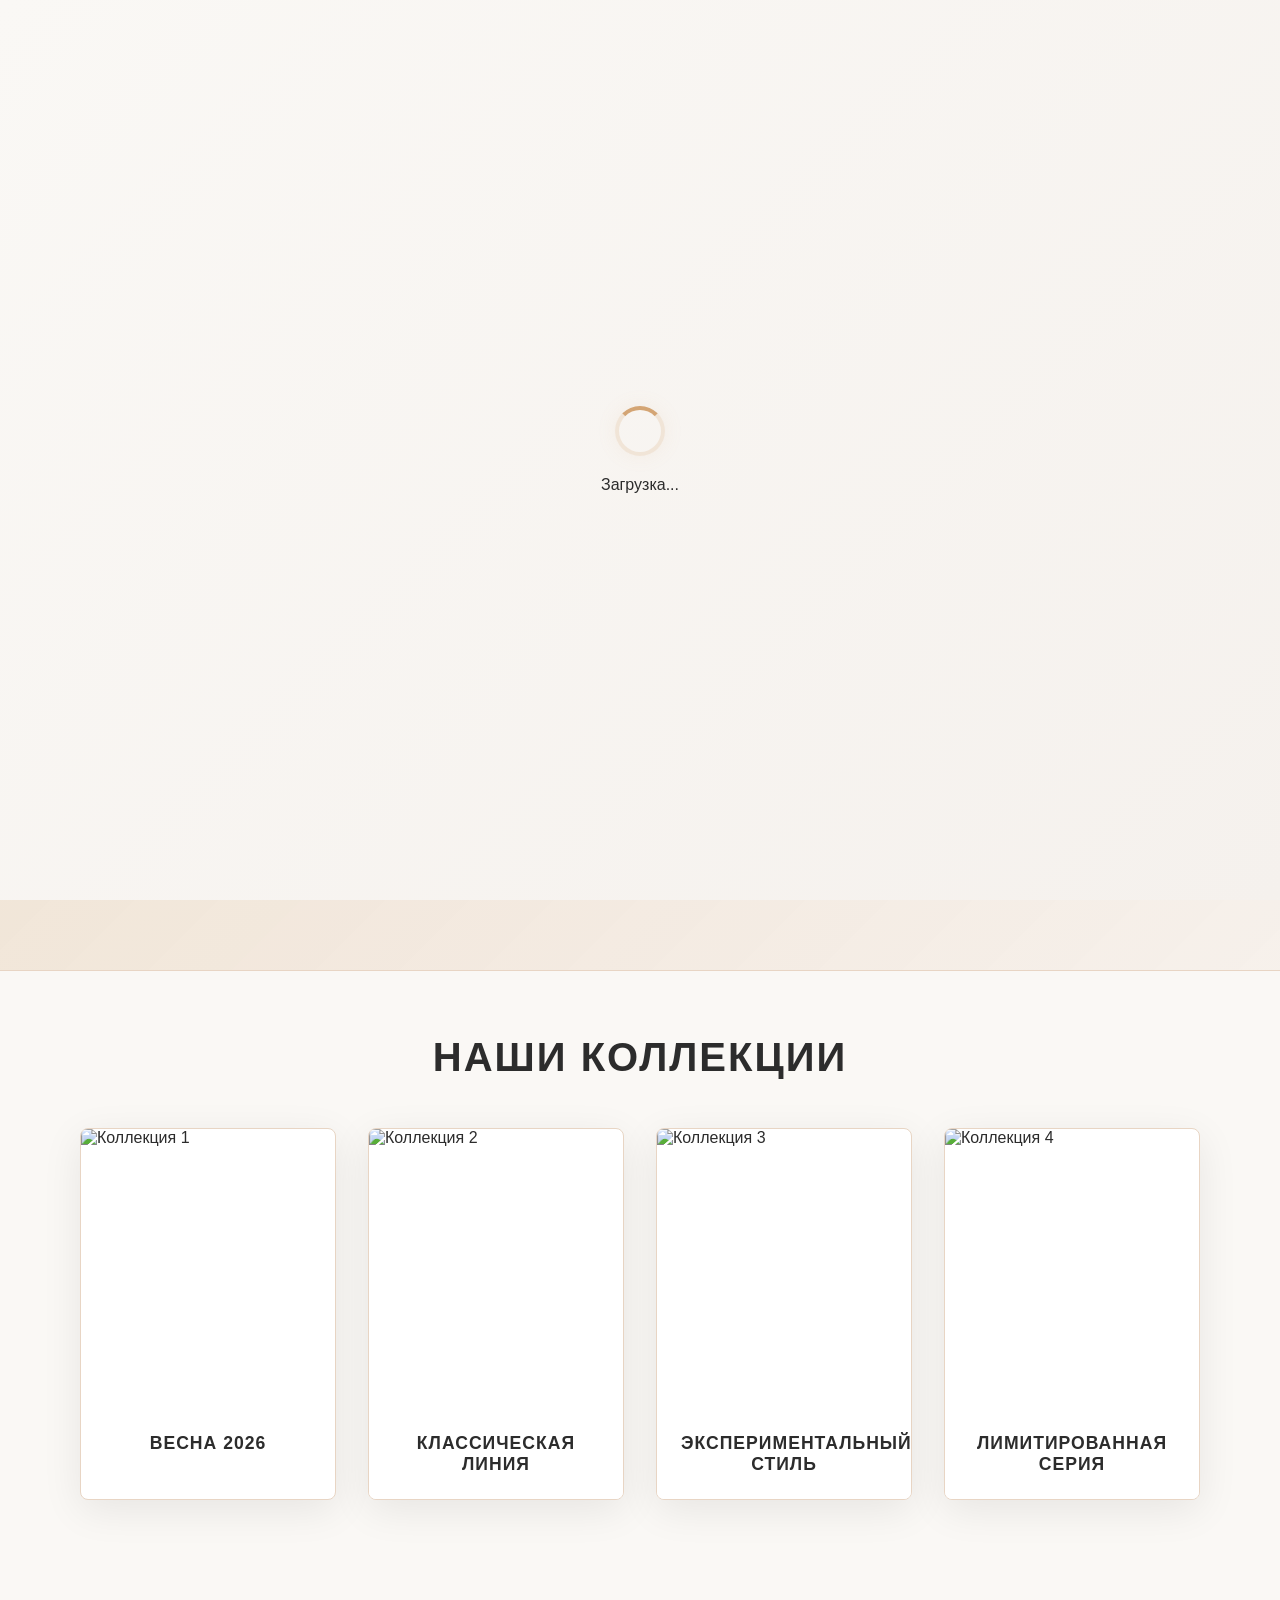
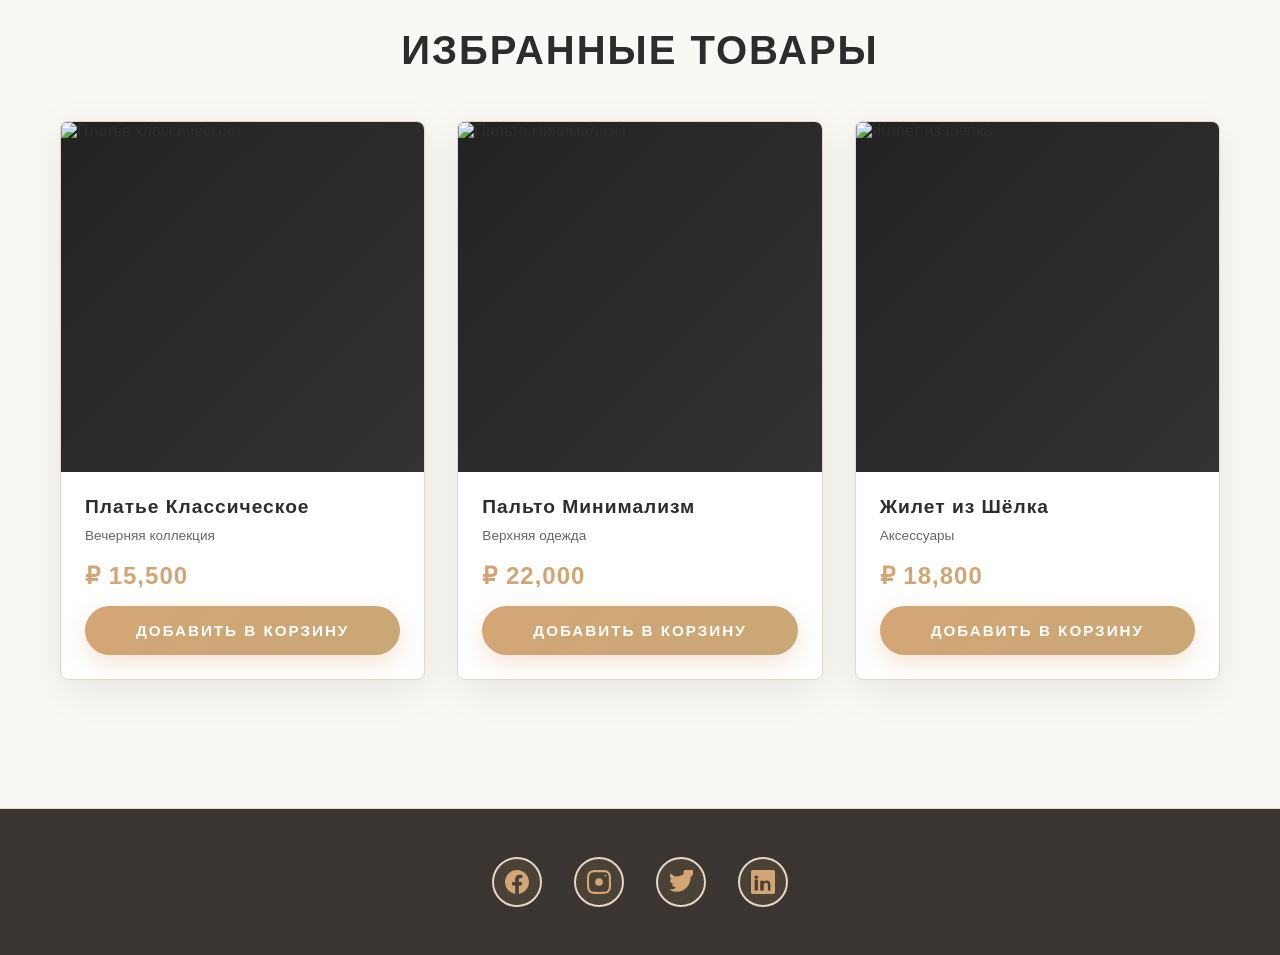
==== index.html @ 21b68d34 "Add files via upload" ====
<!DOCTYPE html>
<html lang="ru">
<head>
    <meta charset="UTF-8">
    <meta name="viewport" content="width=device-width, initial-scale=1.0">
    <title>Maison Margiela - Luxury Fashion</title>
    <link rel="stylesheet" href="style.css">
</head>
<body>
    <!-- Loading Placeholder -->
    <div id="loadingScreen" class="loading-screen">
        <div class="spinner"></div>
        <p>Загрузка...</p>
    </div>

    <!-- Header Navigation -->
    <header id="header" class="header">
        <div class="container">
            <div class="logo">
                <h1>Maison Margiela</h1>
            </div>
            <nav class="nav">
                <a href="index.html" class="nav-link active">Главная</a>
                <a href="login.html" class="nav-link">Вход</a>
                <a href="registr.html" class="nav-link">Регистрация</a>
                <div class="cart-badge" id="cartCounter" title="Товаров в корзине">0</div>
                <button class="btn-user" id="userBtn" title="Профиль (Горячая клавиша: U)">👤</button>
                <button class="btn-help" id="helpBtn" title="Справка (Горячая клавиша: H)">?</button>
            </nav>
        </div>
    </header>

    <!-- Canvas for Three.js 3D Element -->
    <canvas id="canvas3d"></canvas>

    <!-- Hero Section with Video Background -->
    <section class="hero">
        <video class="hero-video" autoplay muted loop playsinline>
            <source src="https://media.istockphoto.com/id/1307120901/de/video/a-back-view-shooting-von-einer-br%C3%BCnette-frau-k%C3%A4ufer-in-einem-bekleidungsgesch%C3%A4ft-stehen-vor.mp4?s=mp4-640x640-is&k=20&c=zvx0txghagvUm3ZrYgJmNh-tTQe4r8-seQSfsYGNcas=" type="video/mp4">
        </video>
        <div class="hero-content">
            <h2 class="hero-title">КОЛЛЕКЦИЯ 2026</h2>
            <p class="hero-subtitle">Мастерство и инновация в каждом изделии</p>
            <button class="btn-primary" onclick="document.querySelector('.catalog-section').scrollIntoView({behavior: 'smooth'})">Просмотреть Коллекцию</button>
        </div>
    </section>

    <!-- Photo Catalog Section -->
    <section class="catalog-section">
        <div class="container">
            <h2>Наши коллекции</h2>
            <div class="catalog-grid">
                <div class="catalog-item">
                    <a href="https://images.unsplash.com/photo-1558618666-fcd25c85cd64?w=800" target="_blank">
                        <img src="3.png" alt="Коллекция 1" class="catalog-image">
                        <h3>Весна 2026</h3>
                    </a>
                </div>
                <div class="catalog-item">
                    <a href="https://images.unsplash.com/photo-1509631179647-0177331693ae?w=800" target="_blank">
                        <img src="1.png" alt="Коллекция 2" class="catalog-image">
                        <h3>Классическая линия</h3>
                    </a>
                </div>
                <div class="catalog-item">
                    <a href="https://images.unsplash.com/photo-1595531221283-2f4e8bcc5d56?w=800" target="_blank">
                        <img src="2.png" alt="Коллекция 3" class="catalog-image">
                        <h3>Экспериментальный стиль</h3>
                    </a>
                </div>
                <div class="catalog-item">
                    <a href="https://images.unsplash.com/photo-1558769567-643eeacf87d0?w=800" target="_blank">
                        <img src="4.png" alt="Коллекция 4" class="catalog-image">
                        <h3>Лимитированная серия</h3>
                    </a>
                </div>
            </div>
        </div>
    </section>

    <!-- Products Section -->
    <section class="products-section">
        <div class="container">
            <h2>Избранные Товары</h2>
            <div class="products-grid">
                <div class="product-card">
                    <div class="product-image">
                        <img src="5.png" alt="Платье классическое">
                    </div>
                    <div class="product-info">
                        <h3 class="product-name">Платье Классическое</h3>
                        <p class="product-type">Вечерняя коллекция</p>
                        <p class="product-price">₽ 15,500</p>
                        <button class="btn-primary btn-add-cart" onclick="добавить_товар_в_корзину(1, 'Платье Классическое', 15500)">Добавить в корзину</button>
                    </div>
                </div>

                <div class="product-card">
                    <div class="product-image">
                        <img src="6.png" alt="Пальто минимализм">
                    </div>
                    <div class="product-info">
                        <h3 class="product-name">Пальто Минимализм</h3>
                        <p class="product-type">Верхняя одежда</p>
                        <p class="product-price">₽ 22,000</p>
                        <button class="btn-primary btn-add-cart" onclick="добавить_товар_в_корзину(2, 'Пальто Минимализм', 22000)">Добавить в корзину</button>
                    </div>
                </div>

                <div class="product-card">
                    <div class="product-image">
                        <img src="7.png" alt="Жилет из шелка">
                    </div>
                    <div class="product-info">
                        <h3 class="product-name">Жилет из Шёлка</h3>
                        <p class="product-type">Аксессуары</p>
                        <p class="product-price">₽ 18,800</p>
                        <button class="btn-primary btn-add-cart" onclick="добавить_товар_в_корзину(3, 'Жилет из Шёлка', 18800)">Добавить в корзину</button>
                    </div>
                </div>
            </div>
        </div>
    </section>

    <!-- Cart Modal -->
    <div id="cartModal" class="modal">
        <div class="modal-content">
            <span class="close" onclick="закрыть_модаль()">&times;</span>
            <h3>Моя Корзина</h3>
            <div id="cartItems" class="cart-items">
                <!-- Items will be displayed here -->
            </div>
            <div class="cart-total">
                <p>Итого товаров: <strong id="cartTotal">0</strong></p>
            </div>
        </div>
    </div>

    <!-- Scroll Indicator -->
    <div class="scroll-indicator" id="scrollIndicator"></div>

    <!-- Shortcuts Help Modal -->
    <div id="helpModal" class="modal">
        <div class="modal-content">
            <span class="close" onclick="закрыть_справку()">&times;</span>
            <h3 class="help-modal-title">Горячие Клавиши</h3>
            <div class="shortcuts-list">
                <div class="shortcut-item">
                    <kbd>U</kbd>
                    <span>Показать профиль пользователя</span>
                </div>
                <div class="shortcut-item">
                    <kbd>S</kbd>
                    <span>Прокрутить к товарам</span>
                </div>
                <div class="shortcut-item">
                    <kbd>H</kbd>
                    <span>Открыть эту справку</span>
                </div>
                <div class="shortcut-item">
                    <kbd>C</kbd>
                    <span>Показать корзину товаров</span>
                </div>
                <div class="shortcut-item">
                    <kbd>ESC</kbd>
                    <span>Закрыть модальные окна</span>
                </div>
            </div>
        </div>
    </div>

    </div>

    <footer class="footer">
        <div class="footer-content">
            <div class="social-links">
                <a href="https://facebook.com" target="_blank" title="Facebook">
                    <svg xmlns="http://www.w3.org/2000/svg" width="24" height="24" viewBox="0 0 24 24" fill="currentColor">
                        <path d="M24 12.073c0-6.627-5.373-12-12-12s-12 5.373-12 12c0 5.99 4.388 10.954 10.125 11.854v-8.385H7.078v-3.47h3.047V9.43c0-3.007 1.792-4.669 4.533-4.669 1.312 0 2.686.235 2.686.235v2.953H15.83c-1.491 0-1.956.925-1.956 1.874v2.25h3.328l-.532 3.47h-2.796v8.385C19.612 23.027 24 18.062 24 12.073z"/>
                    </svg>
                </a>
                <a href="https://instagram.com" target="_blank" title="Instagram">
                    <svg xmlns="http://www.w3.org/2000/svg" width="24" height="24" viewBox="0 0 24 24" fill="currentColor">
                        <path d="M12 0C8.74 0 8.333.015 7.053.072 5.775.132 4.905.333 4.117.63c-.794.297-1.473.702-2.146 1.375-.673.673-1.078 1.35-1.375 2.146-.297.788-.5 1.658-.56 2.948C.015 8.333 0 8.74 0 12s.015 3.667.072 4.947c.06 1.29.263 2.157.56 2.948.297.795.702 1.473 1.375 2.146.673.673 1.35 1.078 2.146 1.375.788.297 1.658.5 2.948.56C8.333 23.985 8.74 24 12 24s3.667-.015 4.947-.072c1.29-.06 2.157-.263 2.948-.56.795-.297 1.473-.702 2.146-1.375.673-.673 1.078-1.35 1.375-2.146.297-.788.5-1.658.56-2.948.058-1.28.072-1.687.072-4.947s-.015-3.667-.072-4.947c-.06-1.29-.263-2.157-.56-2.948-.297-.795-.702-1.473-1.375-2.146-.673-.673-1.35-1.078-2.146-1.375-.788-.297-1.658-.5-2.948-.56C15.667.015 15.26 0 12 0zm0 2.16c3.203 0 3.585.009 4.849.07 1.171.06 1.805.262 2.227.436.562.217.96.477 1.382.896.419.42.679.819.896 1.381.174.422.376 1.056.436 2.227.061 1.264.07 1.646.07 4.849s-.009 3.585-.07 4.849c-.06 1.171-.262 1.805-.436 2.227-.217.562-.477.96-.896 1.382-.42.419-.819.679-1.381.896-.422.174-1.056.376-2.227.436-1.264.061-1.646.07-4.849.07s-3.585-.009-4.849-.07c-1.171-.06-1.805-.262-2.227-.436-.562-.217-.96-.477-1.382-.896-.419-.42-.679-.819-.896-1.381-.174-.422-.376-1.056-.436-2.227-.061-1.264-.07-1.646-.07-4.849s.009-3.585.07-4.849c.06-1.171.262-1.805.436-2.227.217-.562.477-.96.896-1.382.42-.419.819-.679 1.381-.896.422-.174 1.056-.376 2.227-.436 1.264-.061 1.646-.07 4.849-.07z"/>
                        <circle cx="12" cy="12" r="3.846"/>
                        <circle cx="18.406" cy="5.594" r=".9"/>
                    </svg>
                </a>
                <a href="https://twitter.com" target="_blank" title="Twitter">
                    <svg xmlns="http://www.w3.org/2000/svg" width="24" height="24" viewBox="0 0 24 24" fill="currentColor">
                        <path d="M23.953 4.57a10 10 0 002.856-3.915 9.958 9.958 0 01-2.825.775 4.958 4.958 0 002.163-2.723c-.951.555-2.005.959-3.127 1.184a4.92 4.92 0 00-8.384 4.482C7.69 8.095 4.067 6.13 1.64 3.162a4.822 4.822 0 00-.666 2.475c0 1.71.87 3.213 2.188 4.096a4.904 4.904 0 01-2.228-.616v.06a4.923 4.923 0 003.946 4.827 4.996 4.996 0 01-2.212.085 4.936 4.936 0 004.604 3.417 9.867 9.867 0 01-6.102 2.105c-.39 0-.779-.023-1.17-.067a13.995 13.995 0 007.557 2.209c9.053 0 13.998-7.496 13.998-13.985 0-.21 0-.42-.015-.63A9.935 9.935 0 0024 4.59z"/>
                    </svg>
                </a>
                <a href="https://linkedin.com" target="_blank" title="LinkedIn">
                    <svg xmlns="http://www.w3.org/2000/svg" width="24" height="24" viewBox="0 0 24 24" fill="currentColor">
                        <path d="M20.447 20.452h-3.554v-5.569c0-1.328-.475-2.236-1.986-2.236-1.081 0-1.722.722-2.004 1.418-.103.249-.129.597-.129.946v5.441h-3.554s.05-8.81 0-9.728h3.554v1.375c.427-.659 1.191-1.597 2.897-1.597 2.117 0 3.704 1.385 3.704 4.362v5.588zM5.337 8.855c-1.144 0-1.915-.762-1.915-1.715 0-.953.77-1.715 1.958-1.715 1.188 0 1.915.762 1.915 1.715 0 .953-.727 1.715-1.958 1.715zm1.614 11.597H3.615V9.579h3.336v10.873zM22.225 0H1.771C.792 0 0 .774 0 1.729v20.542C0 23.227.792 24 1.771 24h20.451C23.2 24 24 23.227 24 22.271V1.729C24 .774 23.2 0 22.225 0z"/>
                    </svg>
                </a>
            </div>
        </div>
    </footer>

    <script src="https://cdnjs.cloudflare.com/ajax/libs/three.js/r128/three.min.js"></script>
    <script src="script.js"></script>
</body>
</html>
---- style.css ----
/* ===== CSS Variables ===== */
:root {
    --primary-color: #ffffff;
    --secondary-color: #d4a574;
    --accent-color: #e8d5c4;
    --text-color: #2c2c2c;
    --text-light: #666666;
    --bg-color: #faf8f5;
    --card-bg: #ffffff;
    --border-color: #e8d5c4;
    --shadow: 0 10px 40px rgba(0, 0, 0, 0.08);
    --shadow-hover: 0 20px 60px rgba(0, 0, 0, 0.12);
    --transition: all 0.3s ease;
}

body.dark-theme {
    --primary-color: #1a1a1a;
    --secondary-color: #c9a876;
    --accent-color: #e8d5c4;
    --text-color: #f5f5f5;
    --text-light: #b0b0b0;
    --bg-color: #0f0f0f;
    --card-bg: #1a1a1a;
    --border-color: #333;
}

body.light-theme {
    --primary-color: #ffffff;
    --secondary-color: #d4a574;
    --accent-color: #e8d5c4;
    --text-color: #2c2c2c;
    --text-light: #666666;
    --bg-color: #faf8f5;
    --card-bg: #ffffff;
    --border-color: #e8d5c4;
}

/* ===== Global Styles ===== */
* {
    margin: 0;
    padding: 0;
    box-sizing: border-box;
}

html {
    scroll-behavior: smooth;
}

body {
    font-family: 'Helvetica Neue', Arial, sans-serif;
    background-color: var(--bg-color);
    color: var(--text-color);
    transition: var(--transition);
    position: relative;
    overflow-x: hidden;
}

.container {
    max-width: 1200px;
    margin: 0 auto;
    padding: 0 20px;
}

/* ===== Loading Screen ===== */
.loading-screen {
    position: fixed;
    top: 0;
    left: 0;
    width: 100%;
    height: 100%;
    background: linear-gradient(135deg, #faf8f5 0%, #f5f1ed 100%);
    display: flex;
    flex-direction: column;
    justify-content: center;
    align-items: center;
    z-index: 9999;
    opacity: 1;
    transition: opacity 0.5s ease;
}

.loading-screen.hidden {
    opacity: 0;
    pointer-events: none;
}

.spinner {
    border: 4px solid rgba(212, 165, 116, 0.2);
    border-top: 4px solid var(--secondary-color);
    border-radius: 50%;
    width: 50px;
    height: 50px;
    animation: spin 1s linear infinite;
    margin-bottom: 20px;
    box-shadow: 0 0 20px rgba(212, 165, 116, 0.1);
}

@keyframes spin {
    0% { transform: rotate(0deg); }
    100% { transform: rotate(360deg); }
}

/* ===== Header ===== */
.header {
    position: fixed;
    top: 0;
    width: 100%;
    background: rgba(50, 45, 40, 0.96);
    backdrop-filter: blur(10px);
    border-bottom: 1px solid var(--border-color);
    z-index: 1000;
    padding: 1.2rem 0;
    transition: var(--transition);
    box-shadow: 0 2px 20px rgba(212, 165, 116, 0.1);
}

.header .container {
    display: flex;
    justify-content: space-between;
    align-items: center;
}

.logo h1 {
    font-size: 2rem;
    letter-spacing: 3px;
    color: var(--text-color);
    font-weight: 700;
    text-transform: uppercase;
}

.tagline {
    font-size: 0.65rem;
    letter-spacing: 2px;
    color: var(--secondary-color);
    margin-top: 0.3rem;
    text-transform: uppercase;
    font-weight: 600;
}

.nav {
    display: flex;
    gap: 2rem;
    align-items: center;
}

.nav-link {
    color: var(--text-color);
    text-decoration: none;
    font-size: 0.9rem;
    letter-spacing: 1px;
    transition: var(--transition);
    position: relative;
}

.nav-link:hover,
.nav-link.active {
    color: var(--secondary-color);
}

.nav-link::after {
    content: '';
    position: absolute;
    bottom: -5px;
    left: 0;
    width: 0;
    height: 2px;
    background: var(--secondary-color);
    transition: var(--transition);
}

.nav-link:hover::after,
.nav-link.active::after {
    width: 100%;
}

.btn-user,
.theme-toggle {
    background: none;
    border: 2px solid var(--border-color);
    color: var(--text-color);
    width: 40px;
    height: 40px;
    border-radius: 50%;
    cursor: pointer;
    font-size: 1.2rem;
    transition: var(--transition);
    display: flex;
    align-items: center;
    justify-content: center;
}

.btn-user:hover,
.theme-toggle:hover {
    border-color: var(--secondary-color);
    background: rgba(212, 165, 116, 0.1);
    transform: scale(1.1);
    box-shadow: 0 4px 12px rgba(212, 165, 116, 0.15);
}
.btn-help {
    background: rgba(212, 165, 116, 0.08);
    border: 2px solid var(--border-color);
    color: var(--text-color);
    width: 40px;
    height: 40px;
    border-radius: 50%;
    cursor: pointer;
    font-size: 1.1rem;
    transition: var(--transition);
    display: flex;
    align-items: center;
    justify-content: center;
    font-weight: 700;
}

.btn-help:hover {
    border-color: var(--secondary-color);
    background: rgba(212, 165, 116, 0.15);
    transform: scale(1.1);
    box-shadow: 0 8px 20px rgba(212, 165, 116, 0.2);
}

.cart-badge {
    background: linear-gradient(135deg, var(--secondary-color), #c9a876);
    color: #ffffff;
    width: 40px;
    height: 40px;
    border-radius: 50%;
    display: flex;
    align-items: center;
    justify-content: center;
    font-weight: 700;
    font-size: 0.9rem;
    cursor: pointer;
    transition: var(--transition);
    box-shadow: 0 5px 15px rgba(212, 165, 116, 0.25);
}

.cart-badge:hover {
    transform: scale(1.15);
    box-shadow: 0 10px 25px rgba(212, 165, 116, 0.3);
}
/* ===== 3D Canvas ===== */
#canvas3d {
    position: fixed;
    top: 0;
    left: 0;
    width: 100%;
    height: 100vh;
    z-index: 1;
    pointer-events: none;
}

/* ===== Hero Section ===== */
.hero {
    position: relative;
    height: 100vh;
    display: flex;
    align-items: center;
    justify-content: center;
    overflow: hidden;
    margin-top: 70px;
    z-index: 10;
}

.hero-video {
    position: absolute;
    top: 0;
    left: 0;
    width: 100%;
    height: 100%;
    object-fit: cover;
    z-index: 1;
}

.hero::before {
    content: '';
    position: absolute;
    top: 0;
    left: 0;
    width: 100%;
    height: 100%;
    background: linear-gradient(135deg, rgba(212, 165, 116, 0.3), rgba(232, 213, 196, 0.2));
    z-index: 2;
}

.hero-content {
    position: relative;
    z-index: 3;
    text-align: center;
    animation: fadeInUp 1s ease-out;
}

.hero-title {
    font-size: 4rem;
    letter-spacing: 3px;
    margin-bottom: 1rem;
    font-weight: 700;
    text-transform: uppercase;
}

.hero-subtitle {
    font-size: 1.3rem;
    letter-spacing: 1px;
    margin-bottom: 2rem;
    color: rgba(255, 255, 255, 0.8);
}

/* ===== Products Section ===== */
.products-section {
    padding: 4rem 0;
    position: relative;
    z-index: 10;
    background: var(--bg-color);
}

.products-section h2 {
    text-align: center;
    font-size: 2.5rem;
    letter-spacing: 2px;
    margin-bottom: 3rem;
    text-transform: uppercase;
}

.products-grid {
    display: grid;
    grid-template-columns: repeat(auto-fit, minmax(280px, 1fr));
    gap: 2rem;
}

.grid {
    display: grid;
    grid-template-columns: repeat(auto-fill, minmax(280px, 1fr));
    gap: 2rem;
}

.product-card {
    background: var(--card-bg);
    border: 1px solid var(--border-color);
    overflow: hidden;
    cursor: pointer;
    transition: var(--transition);
    position: relative;
    animation: slideIn 0.8s ease-out;
    border-radius: 8px;
    box-shadow: var(--shadow);
}

.product-card:hover {
    border-color: var(--secondary-color);
    transform: translateY(-12px);
    box-shadow: var(--shadow-hover);
}

.product-image {
    width: 100%;
    height: 350px;
    background: linear-gradient(135deg, #222, #333);
    display: flex;
    align-items: center;
    justify-content: center;
    overflow: hidden;
    position: relative;
}

.product-image img {
    width: 100%;
    height: 100%;
    object-fit: cover;
    transition: var(--transition);
}

.product-card:hover .product-image img {
    transform: scale(1.1);
}

.product-info {
    padding: 1.5rem;
}

.product-name {
    font-size: 1.2rem;
    letter-spacing: 1px;
    margin-bottom: 0.5rem;
    color: var(--text-color);
}

.product-description {
    font-size: 0.85rem;
    color: rgba(255, 255, 255, 0.7);
    margin-bottom: 1rem;
    line-height: 1.5;
}

.product-type {
    font-size: 0.85rem;
    color: var(--text-light);
    margin-bottom: 1rem;
    line-height: 1.5;
}

.product-price {
    font-size: 1.5rem;
    color: var(--secondary-color);
    font-weight: 700;
    letter-spacing: 1px;
    margin-bottom: 1rem;
}

.btn-add-cart {
    width: 100%;
    padding: 0.8rem 1rem;
    font-size: 0.9rem;
}

.lazy-image {
    background: linear-gradient(135deg, #222, #333);
}

/* ===== Modal ===== */
.modal {
    display: none;
    position: fixed;
    z-index: 2000;
    left: 0;
    top: 0;
    width: 100%;
    height: 100%;
    background: rgba(0, 0, 0, 0.8);
    backdrop-filter: blur(5px);
    animation: fadeIn 0.3s ease;
}

.modal.show {
    display: flex;
    align-items: center;
    justify-content: center;
}

.modal-content {
    background: var(--card-bg);
    padding: 2rem;
    border-radius: 10px;
    width: 90%;
    max-width: 800px;
    max-height: 90vh;
    overflow-y: auto;
    position: relative;
    border: 1px solid var(--border-color);
    animation: slideInModal 0.3s ease;
}

.close {
    position: absolute;
    right: 1.5rem;
    top: 1.5rem;
    font-size: 2rem;
    cursor: pointer;
    color: var(--text-color);
    transition: var(--transition);
    z-index: 10;
}

.close:hover {
    color: var(--secondary-color);
}

.modal-body {
    display: grid;
    grid-template-columns: 1fr 1fr;
    gap: 2rem;
    align-items: start;
}

.modal-image {
    width: 100%;
    height: 400px;
    object-fit: cover;
    border-radius: 5px;
}

.modal-info h3 {
    font-size: 2rem;
    letter-spacing: 1px;
    margin-bottom: 1rem;
}

.modal-info p {
    margin-bottom: 1rem;
    line-height: 1.6;
}

.modal-info .price {
    font-size: 1.8rem;
    color: var(--secondary-color);
    font-weight: 700;
    margin: 1.5rem 0;
}

.cart-items {
    margin: 1.5rem 0;
    max-height: 400px;
    overflow-y: auto;
}

.cart-item {
    display: flex;
    justify-content: space-between;
    align-items: center;
    padding: 12px;
    border-bottom: 1px solid var(--border-color);
    background: rgba(212, 165, 116, 0.05);
    margin-bottom: 10px;
    border-radius: 4px;
}

.cart-total {
    text-align: center;
    padding: 1rem;
    border-top: 2px solid var(--secondary-color);
    margin-top: 1rem;
    font-size: 1.2rem;
    font-weight: 600;
}

.btn-delete {
    background: #dc3545;
    color: white;
    border: none;
    padding: 8px 12px;
    border-radius: 4px;
    cursor: pointer;
    font-size: 12px;
    transition: var(--transition);
}

.btn-delete:hover {
    background: #c82333;
    transform: scale(1.05);
}

/* ===== Progress Bar ===== */
.progress-container {
    margin: 1.5rem 0;
}

.progress-bar {
    width: 100%;
    height: 6px;
    background: var(--border-color);
    border-radius: 3px;
    overflow: hidden;
    margin-bottom: 0.5rem;
}

.progress-fill {
    height: 100%;
    background: linear-gradient(90deg, var(--secondary-color), #ffed4e);
    width: 0%;
    animation: progressAnim 2s ease;
}

@keyframes progressAnim {
    0% { width: 0%; }
    100% { width: 100%; }
}

.progress-text {
    font-size: 0.85rem;
    color: var(--secondary-color);
}

/* ===== Buttons ===== */
.btn-primary {
    background: linear-gradient(135deg, var(--secondary-color), #c9a876);
    color: #ffffff;
    border: none;
    padding: 1rem 2.5rem;
    font-size: 0.95rem;
    letter-spacing: 2px;
    cursor: pointer;
    transition: var(--transition);
    text-transform: uppercase;
    font-weight: 700;
    text-decoration: none;
    display: inline-block;
    border-radius: 50px;
    box-shadow: 0 8px 25px rgba(212, 165, 116, 0.3);
}

.btn-primary:hover {
    transform: translateY(-2px);
    box-shadow: 0 15px 40px rgba(212, 165, 116, 0.4);
}

/* ===== Cursor Effect ===== */
.cursor-glow {
    position: fixed;
    width: 30px;
    height: 30px;
    border: 2px solid var(--secondary-color);
    border-radius: 50%;
    pointer-events: none;
    z-index: 9999;
    display: none;
    transform: translate(-50%, -50%);
}

body.cursor-visible .cursor-glow {
    display: block;
}

/* ===== Scroll Indicator ===== */
.scroll-indicator {
    position: fixed;
    top: 0;
    left: 0;
    height: 3px;
    background: linear-gradient(90deg, var(--secondary-color), #ffed4e);
    width: 0%;
    z-index: 999;
}
/* ===== Catalog Section ===== */
.catalog-section {
    padding: 4rem 0;
    position: relative;
    z-index: 10;
    background: var(--bg-color);
    border-top: 1px solid var(--border-color);
}

.catalog-section h2 {
    text-align: center;
    font-size: 2.5rem;
    letter-spacing: 2px;
    margin-bottom: 3rem;
    text-transform: uppercase;
    color: var(--text-color);
}

.catalog-grid {
    display: grid;
    grid-template-columns: repeat(auto-fit, minmax(250px, 1fr));
    gap: 2rem;
    padding: 0 20px;
}

.catalog-item {
    background: var(--card-bg);
    border: 1px solid var(--border-color);
    border-radius: 8px;
    overflow: hidden;
    cursor: pointer;
    transition: var(--transition);
    box-shadow: var(--shadow);
    animation: slideIn 0.8s ease-out;
}

.catalog-item a {
    text-decoration: none;
    display: block;
    color: inherit;
}

.catalog-item:hover {
    border-color: var(--secondary-color);
    transform: translateY(-10px) scale(1.02);
    box-shadow: var(--shadow-hover);
}

.catalog-image {
    width: 100%;
    height: 280px;
    object-fit: cover;
    transition: var(--transition);
    display: block;
}

.catalog-item:hover .catalog-image {
    transform: scale(1.08);
}

.catalog-item h3 {
    padding: 1.5rem;
    text-align: center;
    font-size: 1.1rem;
    letter-spacing: 1px;
    color: var(--text-color);
    background: var(--card-bg);
    text-transform: uppercase;
}
/* ===== Animations ===== */
@keyframes fadeInUp {
    from {
        opacity: 0;
        transform: translateY(30px);
    }
    to {
        opacity: 1;
        transform: translateY(0);
    }
}

@keyframes slideIn {
    from {
        opacity: 0;
        transform: translateY(20px);
    }
    to {
        opacity: 1;
        transform: translateY(0);
    }
}

@keyframes slideInModal {
    from {
        opacity: 0;
        transform: scale(0.95);
    }
    to {
        opacity: 1;
        transform: scale(1);
    }
}

@keyframes fadeIn {
    from { opacity: 0; }
    to { opacity: 1; }
}

/* ===== Shortcuts List ===== */
.shortcuts-list {
    display: grid;
    grid-template-columns: repeat(auto-fit, minmax(250px, 1fr));
    gap: 1.5rem;
}

.shortcut-item {
    display: flex;
    align-items: center;
    gap: 1rem;
    padding: 1rem;
    background: rgba(212, 165, 116, 0.05);
    border-radius: 8px;
    border: 1px solid var(--border-color);
    transition: var(--transition);
}

.shortcut-item:hover {
    background: rgba(212, 165, 116, 0.1);
    transform: translateX(5px);
}

.shortcut-item kbd {
    background: linear-gradient(135deg, var(--secondary-color), #c9a876);
    color: #ffffff;
    padding: 0.4rem 0.8rem;
    border-radius: 4px;
    font-weight: 700;
    font-size: 0.85rem;
    min-width: 50px;
    text-align: center;
    font-family: monospace;
    box-shadow: 0 2px 8px rgba(212, 165, 116, 0.2);
}

.shortcut-item span {
    font-size: 0.9rem;
    color: var(--text-light);
}

/* Стиль для заголовка модали справки */
.help-modal-title {
    margin-bottom: 1.5rem;
    letter-spacing: 1px;
    text-transform: uppercase;
    font-size: 1.5rem;
}

/* ===== Footer ===== */
.footer {
    background: rgba(50, 45, 40, 0.96);
    border-top: 1px solid var(--border-color);
    padding: 3rem 0;
    position: relative;
    z-index: 100;
    margin-top: 4rem;
}

.footer-content {
    max-width: 1200px;
    margin: 0 auto;
    padding: 0 20px;
    display: flex;
    justify-content: center;
    align-items: center;
}

.social-links {
    display: flex;
    gap: 2rem;
    justify-content: center;
    flex-wrap: wrap;
}

.social-links a {
    display: inline-flex;
    align-items: center;
    justify-content: center;
    width: 50px;
    height: 50px;
    background: rgba(212, 165, 116, 0.1);
    border: 2px solid var(--border-color);
    border-radius: 50%;
    color: var(--secondary-color);
    transition: var(--transition);
    text-decoration: none;
}

.social-links a:hover {
    background: rgba(212, 165, 116, 0.2);
    border-color: var(--secondary-color);
    transform: translateY(-5px);
    box-shadow: 0 8px 20px rgba(212, 165, 116, 0.2);
}

.social-links a svg {
    width: 24px;
    height: 24px;
}

/* ===== Responsive Design ===== */
@media (max-width: 768px) {
    .header .container {
        flex-direction: column;
        gap: 1rem;
    }

    .nav {
        gap: 1rem;
        flex-wrap: wrap;
    }

    .hero-title {
        font-size: 2.5rem;
    }

    .products-section h2 {
        font-size: 1.8rem;
    }

    .modal-body {
        grid-template-columns: 1fr;
    }

    .grid {
        grid-template-columns: repeat(auto-fill, minmax(200px, 1fr));
        gap: 1rem;
    }
}

/* ===== Accessibility ===== */
@media (prefers-reduced-motion: reduce) {
    * {
        animation-duration: 0.01ms !important;
        transition-duration: 0.01ms !important;
    }
}
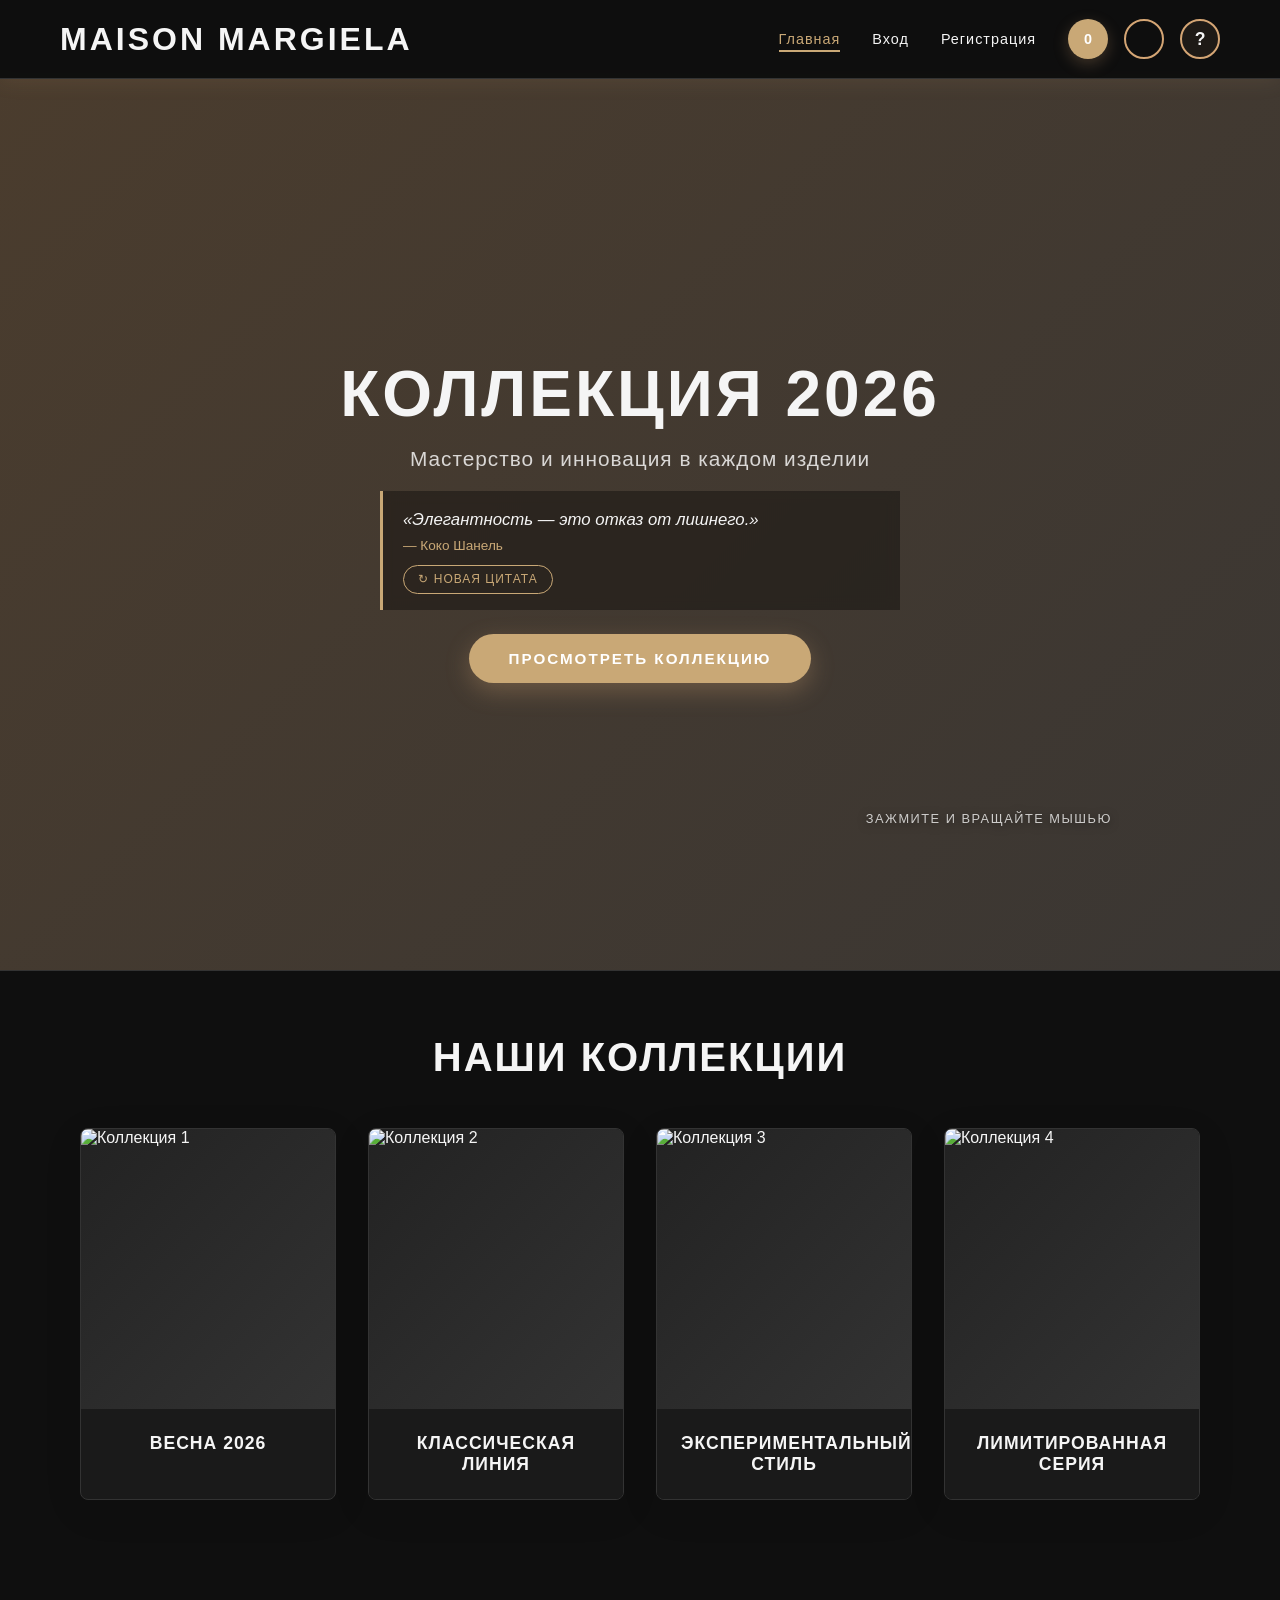
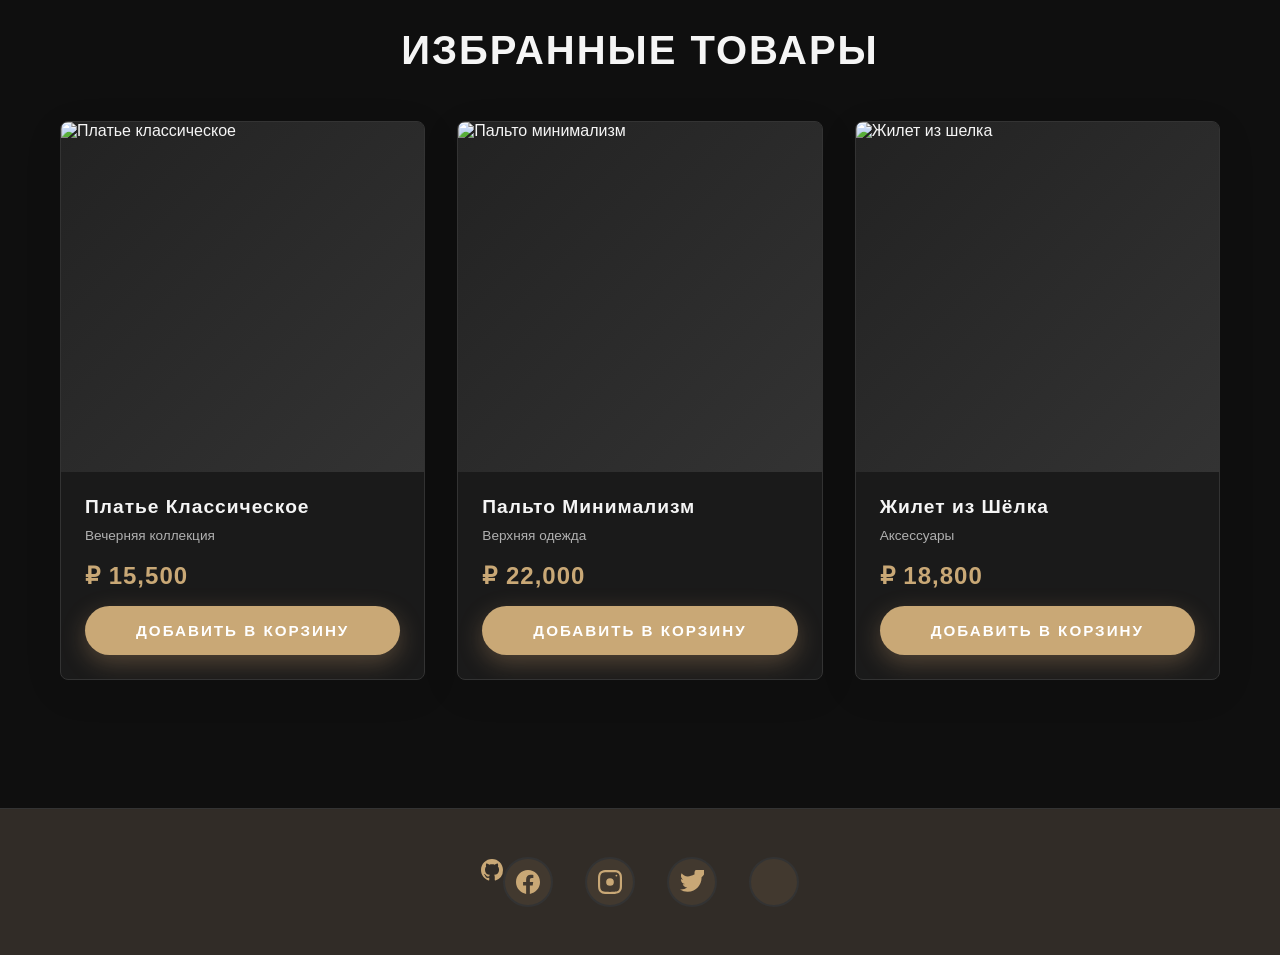
==== commit 95f61382: "Add files via upload Главная страница" ====
--- a/index.html
+++ b/index.html
@@ -3,89 +3,99 @@
 <head>
     <meta charset="UTF-8">
     <meta name="viewport" content="width=device-width, initial-scale=1.0">
-    <title>Maison Margiela - Luxury Fashion</title>
+    <title>Maison Margiela</title>
     <link rel="stylesheet" href="style.css">
 </head>
 <body>
-    <!-- Loading Placeholder -->
+    <div id="cursorGlow" class="cursor-glow" aria-hidden="true"></div>
     <div id="loadingScreen" class="loading-screen">
         <div class="spinner"></div>
         <p>Загрузка...</p>
-    </div>
-
-    <!-- Header Navigation -->
+        <div class="loading-progress">
+            <div class="loading-progress-fill" id="loadingProgressFill"></div>
+        </div>
+    </div>
+    <div id="visibilityToast" class="visibility-toast" role="status" aria-live="polite"></div>
+    <!-- //Обработка событий прокрутки страницы (полоса прогресса) -->
+    <div class="scroll-indicator" id="scrollIndicator" role="progressbar" aria-valuemin="0" aria-valuemax="100" aria-valuenow="0" aria-label="Прогресс прокрутки"></div>
     <header id="header" class="header">
         <div class="container">
             <div class="logo">
                 <h1>Maison Margiela</h1>
             </div>
-            <nav class="nav">
+            <button type="button" class="burger-btn" id="burgerBtn" aria-label="Открыть меню" aria-expanded="false" aria-controls="mainNav">
+                <span class="burger-line"></span>
+                <span class="burger-line"></span>
+                <span class="burger-line"></span>
+            </button>
+            <div class="nav-overlay" id="navOverlay" aria-hidden="true"></div>
+            <nav class="nav" id="mainNav">
                 <a href="index.html" class="nav-link active">Главная</a>
                 <a href="login.html" class="nav-link">Вход</a>
                 <a href="registr.html" class="nav-link">Регистрация</a>
-                <div class="cart-badge" id="cartCounter" title="Товаров в корзине">0</div>
-                <button class="btn-user" id="userBtn" title="Профиль (Горячая клавиша: U)">👤</button>
-                <button class="btn-help" id="helpBtn" title="Справка (Горячая клавиша: H)">?</button>
+                <div class="nav-actions">
+                    <div class="cart-badge" id="cartCounter" title="Товаров в корзине">0</div>
+                    <button class="btn-user" id="userBtn" title="Профиль (Горячая клавиша: U)" aria-label="Профиль"></button>
+                    <button class="btn-help" id="helpBtn" title="Справка (Горячая клавиша: H)">?</button>
+                </div>
             </nav>
         </div>
     </header>
-
-    <!-- Canvas for Three.js 3D Element -->
-    <canvas id="canvas3d"></canvas>
-
-    <!-- Hero Section with Video Background -->
     <section class="hero">
         <video class="hero-video" autoplay muted loop playsinline>
             <source src="https://media.istockphoto.com/id/1307120901/de/video/a-back-view-shooting-von-einer-br%C3%BCnette-frau-k%C3%A4ufer-in-einem-bekleidungsgesch%C3%A4ft-stehen-vor.mp4?s=mp4-640x640-is&k=20&c=zvx0txghagvUm3ZrYgJmNh-tTQe4r8-seQSfsYGNcas=" type="video/mp4">
         </video>
+        <div class="hero-3d" id="hero3d">
+            <canvas id="canvas3d"></canvas>
+            <p class="hero-3d-hint">Зажмите и вращайте мышью</p>
+        </div>
         <div class="hero-content">
             <h2 class="hero-title">КОЛЛЕКЦИЯ 2026</h2>
             <p class="hero-subtitle">Мастерство и инновация в каждом изделии</p>
+            <blockquote class="hero-quote reveal">
+                <p id="quoteText">«Мода — это отражение времени.»</p>
+                <cite id="quoteAuthor">— Maison Margiela</cite>
+                <button type="button" class="btn-quote" id="newQuoteBtn" title="Случайная цитата (Q)">↻ Новая цитата</button>
+            </blockquote>
             <button class="btn-primary" onclick="document.querySelector('.catalog-section').scrollIntoView({behavior: 'smooth'})">Просмотреть Коллекцию</button>
         </div>
     </section>
-
-    <!-- Photo Catalog Section -->
-    <section class="catalog-section">
+    <div id="cartProgressWrap" class="cart-progress-wrap" hidden>
+        <p class="progress-text" id="cartProgressText">Добавление в корзину...</p>
+        <div class="progress-bar">
+            <div class="progress-fill" id="cartProgressFill"></div>
+        </div>
+    </div>
+    <section class="catalog-section reveal">
         <div class="container">
             <h2>Наши коллекции</h2>
             <div class="catalog-grid">
-                <div class="catalog-item">
-                    <a href="https://images.unsplash.com/photo-1558618666-fcd25c85cd64?w=800" target="_blank">
-                        <img src="3.png" alt="Коллекция 1" class="catalog-image">
-                        <h3>Весна 2026</h3>
-                    </a>
-                </div>
-                <div class="catalog-item">
-                    <a href="https://images.unsplash.com/photo-1509631179647-0177331693ae?w=800" target="_blank">
-                        <img src="1.png" alt="Коллекция 2" class="catalog-image">
-                        <h3>Классическая линия</h3>
-                    </a>
-                </div>
-                <div class="catalog-item">
-                    <a href="https://images.unsplash.com/photo-1595531221283-2f4e8bcc5d56?w=800" target="_blank">
-                        <img src="2.png" alt="Коллекция 3" class="catalog-image">
-                        <h3>Экспериментальный стиль</h3>
-                    </a>
-                </div>
-                <div class="catalog-item">
-                    <a href="https://images.unsplash.com/photo-1558769567-643eeacf87d0?w=800" target="_blank">
-                        <img src="4.png" alt="Коллекция 4" class="catalog-image">
-                        <h3>Лимитированная серия</h3>
-                    </a>
+                <div class="catalog-item reveal">
+                    <img data-src="3.png" src="[data-uri]" alt="Коллекция 1" class="catalog-image lazy-image">
+                    <h3>Весна 2026</h3>
+                </div>
+                <div class="catalog-item reveal">
+                    <img data-src="1.png" src="[data-uri]" alt="Коллекция 2" class="catalog-image lazy-image">
+                    <h3>Классическая линия</h3>
+                </div>
+                <div class="catalog-item reveal">
+                    <img data-src="2.png" src="[data-uri]" alt="Коллекция 3" class="catalog-image lazy-image">
+                    <h3>Экспериментальный стиль</h3>
+                </div>
+                <div class="catalog-item reveal">
+                    <img data-src="4.png" src="[data-uri]" alt="Коллекция 4" class="catalog-image lazy-image">
+                    <h3>Лимитированная серия</h3>
                 </div>
             </div>
         </div>
     </section>
-
-    <!-- Products Section -->
-    <section class="products-section">
+    <section class="products-section reveal">
         <div class="container">
             <h2>Избранные Товары</h2>
             <div class="products-grid">
-                <div class="product-card">
+                <div class="product-card reveal">
                     <div class="product-image">
-                        <img src="5.png" alt="Платье классическое">
+                        <img data-src="5.png" src="[data-uri]" alt="Платье классическое" class="lazy-image">
                     </div>
                     <div class="product-info">
                         <h3 class="product-name">Платье Классическое</h3>
@@ -94,10 +104,9 @@
                         <button class="btn-primary btn-add-cart" onclick="добавить_товар_в_корзину(1, 'Платье Классическое', 15500)">Добавить в корзину</button>
                     </div>
                 </div>
-
-                <div class="product-card">
+                <div class="product-card reveal">
                     <div class="product-image">
-                        <img src="6.png" alt="Пальто минимализм">
+                        <img data-src="6.png" src="[data-uri]" alt="Пальто минимализм" class="lazy-image">
                     </div>
                     <div class="product-info">
                         <h3 class="product-name">Пальто Минимализм</h3>
@@ -106,10 +115,9 @@
                         <button class="btn-primary btn-add-cart" onclick="добавить_товар_в_корзину(2, 'Пальто Минимализм', 22000)">Добавить в корзину</button>
                     </div>
                 </div>
-
-                <div class="product-card">
+                <div class="product-card reveal">
                     <div class="product-image">
-                        <img src="7.png" alt="Жилет из шелка">
+                        <img data-src="7.png" src="[data-uri]" alt="Жилет из шелка" class="lazy-image">
                     </div>
                     <div class="product-info">
                         <h3 class="product-name">Жилет из Шёлка</h3>
@@ -121,25 +129,17 @@
             </div>
         </div>
     </section>
-
-    <!-- Cart Modal -->
     <div id="cartModal" class="modal">
         <div class="modal-content">
             <span class="close" onclick="закрыть_модаль()">&times;</span>
             <h3>Моя Корзина</h3>
             <div id="cartItems" class="cart-items">
-                <!-- Items will be displayed here -->
             </div>
             <div class="cart-total">
                 <p>Итого товаров: <strong id="cartTotal">0</strong></p>
             </div>
         </div>
     </div>
-
-    <!-- Scroll Indicator -->
-    <div class="scroll-indicator" id="scrollIndicator"></div>
-
-    <!-- Shortcuts Help Modal -->
     <div id="helpModal" class="modal">
         <div class="modal-content">
             <span class="close" onclick="закрыть_справку()">&times;</span>
@@ -162,17 +162,23 @@
                     <span>Показать корзину товаров</span>
                 </div>
                 <div class="shortcut-item">
+                    <kbd>Q</kbd>
+                    <span>Новая случайная цитата</span>
+                </div>
+                <div class="shortcut-item">
                     <kbd>ESC</kbd>
                     <span>Закрыть модальные окна</span>
                 </div>
             </div>
         </div>
     </div>
-
-    </div>
-
     <footer class="footer">
         <div class="footer-content">
+            <a href="https://github.com/ivannechaev167-create/Ivan_52-4-5-" id="githubLink" class="github-link" target="_blank" rel="noopener noreferrer" title="GitHub репозиторий проекта">
+                <svg xmlns="http://www.w3.org/2000/svg" width="22" height="22" viewBox="0 0 24 24" fill="currentColor" aria-hidden="true">
+                    <path d="M12 0C5.37 0 0 5.37 0 12c0 5.31 3.435 9.795 8.205 11.385.6.105.825-.255.825-.57 0-.285-.015-1.23-.015-2.235-3.015.555-3.795-.735-4.035-1.41-.135-.345-.72-1.41-1.23-1.695-.42-.225-1.02-.78-.015-.795.945-.015 1.62.87 1.845 1.23 1.08 1.815 2.805 1.305 3.495.99.105-.78.42-1.305.765-1.605-2.67-.3-5.46-1.335-5.46-5.925 0-1.305.465-2.385 1.23-3.225-.12-.3-.54-1.53.12-3.18 0 0 1.005-.315 3.3 1.23.96-.27 1.98-.405 3-.405s2.04.135 3 .405c2.295-1.56 3.3-1.23 3.3-1.23.66 1.65.24 2.88.12 3.18.765.84 1.23 1.905 1.23 3.225 0 4.605-2.805 5.625-5.475 5.925.435.375.825 1.095.825 2.22 0 1.605-.015 2.895-.015 3.3 0 .315.225.69.825.57A12.02 12.02 0 0024 12c0-6.63-5.37-12-12-12z"/>
+                </svg>
+            </a>
             <div class="social-links">
                 <a href="https://facebook.com" target="_blank" title="Facebook">
                     <svg xmlns="http://www.w3.org/2000/svg" width="24" height="24" viewBox="0 0 24 24" fill="currentColor">
@@ -191,7 +197,7 @@
                         <path d="M23.953 4.57a10 10 0 002.856-3.915 9.958 9.958 0 01-2.825.775 4.958 4.958 0 002.163-2.723c-.951.555-2.005.959-3.127 1.184a4.92 4.92 0 00-8.384 4.482C7.69 8.095 4.067 6.13 1.64 3.162a4.822 4.822 0 00-.666 2.475c0 1.71.87 3.213 2.188 4.096a4.904 4.904 0 01-2.228-.616v.06a4.923 4.923 0 003.946 4.827 4.996 4.996 0 01-2.212.085 4.936 4.936 0 004.604 3.417 9.867 9.867 0 01-6.102 2.105c-.39 0-.779-.023-1.17-.067a13.995 13.995 0 007.557 2.209c9.053 0 13.998-7.496 13.998-13.985 0-.21 0-.42-.015-.63A9.935 9.935 0 0024 4.59z"/>
                     </svg>
                 </a>
-                <a href="https://linkedin.com" target="_blank" title="LinkedIn">
+                <a href="https://github.com/ivanbelkov153-collab/Ivan_52-4-5-.git
                     <svg xmlns="http://www.w3.org/2000/svg" width="24" height="24" viewBox="0 0 24 24" fill="currentColor">
                         <path d="M20.447 20.452h-3.554v-5.569c0-1.328-.475-2.236-1.986-2.236-1.081 0-1.722.722-2.004 1.418-.103.249-.129.597-.129.946v5.441h-3.554s.05-8.81 0-9.728h3.554v1.375c.427-.659 1.191-1.597 2.897-1.597 2.117 0 3.704 1.385 3.704 4.362v5.588zM5.337 8.855c-1.144 0-1.915-.762-1.915-1.715 0-.953.77-1.715 1.958-1.715 1.188 0 1.915.762 1.915 1.715 0 .953-.727 1.715-1.958 1.715zm1.614 11.597H3.615V9.579h3.336v10.873zM22.225 0H1.771C.792 0 0 .774 0 1.729v20.542C0 23.227.792 24 1.771 24h20.451C23.2 24 24 23.227 24 22.271V1.729C24 .774 23.2 0 22.225 0z"/>
                     </svg>
@@ -199,7 +205,6 @@
             </div>
         </div>
     </footer>
-
     <script src="https://cdnjs.cloudflare.com/ajax/libs/three.js/r128/three.min.js"></script>
     <script src="script.js"></script>
 </body>
--- a/style.css
+++ b/style.css
@@ -1,13 +1,12 @@
-/* ===== CSS Variables ===== */
 :root {
-    --primary-color: #ffffff;
+    --primary-color: #1a1a1a;
     --secondary-color: #d4a574;
     --accent-color: #e8d5c4;
-    --text-color: #2c2c2c;
-    --text-light: #666666;
-    --bg-color: #faf8f5;
-    --card-bg: #ffffff;
-    --border-color: #e8d5c4;
+    --text-color: #f5f5f5;
+    --text-light: #b0b0b0;
+    --bg-color: #0f0f0f;
+    --card-bg: #1a1a1a;
+    --border-color: #333;
     --shadow: 0 10px 40px rgba(0, 0, 0, 0.08);
     --shadow-hover: 0 20px 60px rgba(0, 0, 0, 0.12);
     --transition: all 0.3s ease;
@@ -25,17 +24,16 @@
 }
 
 body.light-theme {
-    --primary-color: #ffffff;
+    --primary-color: #1a1a1a;
     --secondary-color: #d4a574;
     --accent-color: #e8d5c4;
-    --text-color: #2c2c2c;
-    --text-light: #666666;
-    --bg-color: #faf8f5;
-    --card-bg: #ffffff;
-    --border-color: #e8d5c4;
-}
-
-/* ===== Global Styles ===== */
+    --text-color: #f5f5f5;
+    --text-light: #b0b0b0;
+    --bg-color: #0f0f0f;
+    --card-bg: #1a1a1a;
+    --border-color: #333;
+}
+
 * {
     margin: 0;
     padding: 0;
@@ -53,6 +51,7 @@
     transition: var(--transition);
     position: relative;
     overflow-x: hidden;
+    z-index: 1;
 }
 
 .container {
@@ -61,14 +60,13 @@
     padding: 0 20px;
 }
 
-/* ===== Loading Screen ===== */
 .loading-screen {
     position: fixed;
     top: 0;
     left: 0;
     width: 100%;
     height: 100%;
-    background: linear-gradient(135deg, #faf8f5 0%, #f5f1ed 100%);
+    background: linear-gradient(135deg, #0f0f0f 0%, #1a1a1a 100%);
     display: flex;
     flex-direction: column;
     justify-content: center;
@@ -81,6 +79,23 @@
 .loading-screen.hidden {
     opacity: 0;
     pointer-events: none;
+}
+
+/* ===== Progress Bar (загрузка) ===== */
+.loading-progress {
+    width: min(280px, 70vw);
+    height: 4px;
+    background: rgba(212, 165, 116, 0.2);
+    border-radius: 2px;
+    margin-top: 1rem;
+    overflow: hidden;
+}
+
+.loading-progress-fill {
+    height: 100%;
+    width: 0%;
+    background: linear-gradient(90deg, var(--secondary-color), #ffed4e);
+    transition: width 0.15s ease;
 }
 
 .spinner {
@@ -99,18 +114,18 @@
     100% { transform: rotate(360deg); }
 }
 
-/* ===== Header ===== */
 .header {
     position: fixed;
     top: 0;
     width: 100%;
-    background: rgba(50, 45, 40, 0.96);
+    background: rgba(26, 26, 26, 0.7);
     backdrop-filter: blur(10px);
     border-bottom: 1px solid var(--border-color);
     z-index: 1000;
     padding: 1.2rem 0;
     transition: var(--transition);
     box-shadow: 0 2px 20px rgba(212, 165, 116, 0.1);
+    isolation: isolate;
 }
 
 .header .container {
@@ -122,7 +137,7 @@
 .logo h1 {
     font-size: 2rem;
     letter-spacing: 3px;
-    color: var(--text-color);
+    color: #f5f5f5;
     font-weight: 700;
     text-transform: uppercase;
 }
@@ -142,8 +157,75 @@
     align-items: center;
 }
 
+.nav-actions {
+    display: flex;
+    align-items: center;
+    gap: 1rem;
+}
+
+.burger-btn {
+    display: none;
+    flex-direction: column;
+    justify-content: center;
+    gap: 5px;
+    width: 44px;
+    height: 44px;
+    padding: 10px;
+    background: rgba(212, 165, 116, 0.1);
+    border: 2px solid var(--secondary-color);
+    border-radius: 8px;
+    cursor: pointer;
+    z-index: 1002;
+    transition: var(--transition);
+}
+
+.burger-btn:hover {
+    background: rgba(212, 165, 116, 0.2);
+}
+
+.burger-line {
+    display: block;
+    width: 100%;
+    height: 2px;
+    background: var(--secondary-color);
+    border-radius: 2px;
+    transition: var(--transition);
+}
+
+.burger-btn.active .burger-line:nth-child(1) {
+    transform: translateY(7px) rotate(45deg);
+}
+
+.burger-btn.active .burger-line:nth-child(2) {
+    opacity: 0;
+}
+
+.burger-btn.active .burger-line:nth-child(3) {
+    transform: translateY(-7px) rotate(-45deg);
+}
+
+.nav-overlay {
+    display: none;
+    position: fixed;
+    inset: 0;
+    background: rgba(0, 0, 0, 0.65);
+    z-index: 1001;
+    opacity: 0;
+    transition: opacity 0.3s ease;
+    pointer-events: none;
+}
+
+.nav-overlay.active {
+    opacity: 1;
+    pointer-events: auto;
+}
+
+body.menu-open {
+    overflow: hidden;
+}
+
 .nav-link {
-    color: var(--text-color);
+    color: #f5f5f5;
     text-decoration: none;
     font-size: 0.9rem;
     letter-spacing: 1px;
@@ -175,8 +257,8 @@
 .btn-user,
 .theme-toggle {
     background: none;
-    border: 2px solid var(--border-color);
-    color: var(--text-color);
+    border: 2px solid #d4a574;
+    color: #f5f5f5;
     width: 40px;
     height: 40px;
     border-radius: 50%;
@@ -197,8 +279,8 @@
 }
 .btn-help {
     background: rgba(212, 165, 116, 0.08);
-    border: 2px solid var(--border-color);
-    color: var(--text-color);
+    border: 2px solid #d4a574;
+    color: #f5f5f5;
     width: 40px;
     height: 40px;
     border-radius: 50%;
@@ -238,18 +320,48 @@
     transform: scale(1.15);
     box-shadow: 0 10px 25px rgba(212, 165, 116, 0.3);
 }
-/* ===== 3D Canvas ===== */
+
+.hero-3d {
+    position: absolute;
+    right: 4%;
+    top: 58%;
+    transform: translateY(-50%);
+    width: min(480px, 40vw);
+    height: min(480px, 52vh);
+    max-height: calc(100% - 2rem);
+    z-index: 4;
+    pointer-events: auto;
+    display: flex;
+    flex-direction: column;
+    align-items: center;
+    justify-content: center;
+}
+
 #canvas3d {
-    position: fixed;
-    top: 0;
-    left: 0;
-    width: 100%;
-    height: 100vh;
-    z-index: 1;
+    width: 100%;
+    height: 100%;
+    display: block;
+    cursor: grab;
+    touch-action: none;
+    filter: drop-shadow(0 0 40px rgba(212, 165, 116, 0.55))
+            drop-shadow(0 0 80px rgba(255, 217, 102, 0.25));
+}
+
+#canvas3d.is-dragging {
+    cursor: grabbing;
+}
+
+.hero-3d-hint {
+    margin-top: 0.75rem;
+    font-size: 0.8rem;
+    letter-spacing: 1.5px;
+    text-transform: uppercase;
+    color: rgba(255, 255, 255, 0.75);
+    text-align: center;
     pointer-events: none;
-}
-
-/* ===== Hero Section ===== */
+    text-shadow: 0 2px 8px rgba(0, 0, 0, 0.5);
+}
+
 .hero {
     position: relative;
     height: 100vh;
@@ -258,7 +370,6 @@
     justify-content: center;
     overflow: hidden;
     margin-top: 70px;
-    z-index: 10;
 }
 
 .hero-video {
@@ -300,11 +411,123 @@
 .hero-subtitle {
     font-size: 1.3rem;
     letter-spacing: 1px;
-    margin-bottom: 2rem;
+    margin-bottom: 1.25rem;
     color: rgba(255, 255, 255, 0.8);
 }
 
-/* ===== Products Section ===== */
+.hero-quote {
+    max-width: 520px;
+    margin: 0 auto 1.5rem;
+    padding: 1rem 1.25rem;
+    border-left: 3px solid var(--secondary-color);
+    background: rgba(0, 0, 0, 0.35);
+    backdrop-filter: blur(6px);
+    text-align: left;
+    animation: fadeInUp 1.2s ease-out 0.3s both;
+}
+
+.hero-quote p {
+    font-size: 1.05rem;
+    font-style: italic;
+    line-height: 1.5;
+    margin-bottom: 0.35rem;
+    transition: opacity 0.25s ease;
+}
+
+.hero-quote cite {
+    display: block;
+    font-size: 0.85rem;
+    color: var(--secondary-color);
+    font-style: normal;
+    margin-bottom: 0.75rem;
+}
+
+.btn-quote {
+    background: transparent;
+    border: 1px solid var(--secondary-color);
+    color: var(--secondary-color);
+    padding: 0.4rem 0.9rem;
+    font-size: 0.75rem;
+    letter-spacing: 1px;
+    text-transform: uppercase;
+    cursor: pointer;
+    border-radius: 20px;
+    transition: var(--transition);
+}
+
+.btn-quote:hover {
+    background: var(--secondary-color);
+    color: #1a1a1a;
+}
+
+.cart-progress-wrap {
+    position: fixed;
+    bottom: 24px;
+    left: 50%;
+    transform: translateX(-50%);
+    width: min(360px, 90vw);
+    padding: 1rem 1.25rem;
+    background: var(--card-bg);
+    border: 1px solid var(--border-color);
+    border-radius: 10px;
+    z-index: 1500;
+    box-shadow: var(--shadow-hover);
+}
+
+.visibility-toast {
+    position: fixed;
+    bottom: 24px;
+    right: 24px;
+    padding: 0.75rem 1.25rem;
+    background: var(--card-bg);
+    border: 1px solid var(--secondary-color);
+    border-radius: 8px;
+    font-size: 0.85rem;
+    z-index: 2001;
+    opacity: 0;
+    transform: translateY(12px);
+    transition: opacity 0.3s ease, transform 0.3s ease;
+    pointer-events: none;
+    max-width: 280px;
+}
+
+.visibility-toast.show {
+    opacity: 1;
+    transform: translateY(0);
+}
+
+.github-link {
+    display: inline-flex;
+    align-items: center;
+    gap: 0.5rem;
+    color: var(--secondary-color);
+    text-decoration: none;
+    margin-bottom: 1.5rem;
+    font-size: 0.95rem;
+    letter-spacing: 0.5px;
+    transition: var(--transition);
+}
+
+.github-link:hover {
+    color: #ffed4e;
+    transform: translateY(-2px);
+}
+
+.reveal {
+    opacity: 0;
+    transform: translateY(28px);
+    transition: opacity 0.7s ease, transform 0.7s ease;
+}
+
+.reveal.visible {
+    opacity: 1;
+    transform: translateY(0);
+}
+
+.cursor-glow.active {
+    opacity: 1;
+}
+
 .products-section {
     padding: 4rem 0;
     position: relative;
@@ -415,7 +638,6 @@
     background: linear-gradient(135deg, #222, #333);
 }
 
-/* ===== Modal ===== */
 .modal {
     display: none;
     position: fixed;
@@ -537,7 +759,6 @@
     transform: scale(1.05);
 }
 
-/* ===== Progress Bar ===== */
 .progress-container {
     margin: 1.5rem 0;
 }
@@ -568,7 +789,6 @@
     color: var(--secondary-color);
 }
 
-/* ===== Buttons ===== */
 .btn-primary {
     background: linear-gradient(135deg, var(--secondary-color), #c9a876);
     color: #ffffff;
@@ -591,34 +811,34 @@
     box-shadow: 0 15px 40px rgba(212, 165, 116, 0.4);
 }
 
-/* ===== Cursor Effect ===== */
 .cursor-glow {
     position: fixed;
-    width: 30px;
-    height: 30px;
+    width: 40px;
+    height: 40px;
     border: 2px solid var(--secondary-color);
     border-radius: 50%;
     pointer-events: none;
-    z-index: 9999;
-    display: none;
+    z-index: 4;
+    opacity: 0;
     transform: translate(-50%, -50%);
-}
-
-body.cursor-visible .cursor-glow {
-    display: block;
-}
-
-/* ===== Scroll Indicator ===== */
+    transition: opacity 0.2s ease, width 0.2s ease, height 0.2s ease;
+    box-shadow: 0 0 24px rgba(212, 165, 116, 0.45);
+    background: radial-gradient(circle, rgba(212, 165, 116, 0.2) 0%, transparent 70%);
+}
+
 .scroll-indicator {
     position: fixed;
     top: 0;
     left: 0;
-    height: 3px;
+    height: 5px;
     background: linear-gradient(90deg, var(--secondary-color), #ffed4e);
     width: 0%;
-    z-index: 999;
-}
-/* ===== Catalog Section ===== */
+    z-index: 1001;
+    pointer-events: none;
+    box-shadow: 0 0 12px rgba(212, 165, 116, 0.6);
+    transition: width 0.08s ease-out;
+}
+
 .catalog-section {
     padding: 4rem 0;
     position: relative;
@@ -648,16 +868,10 @@
     border: 1px solid var(--border-color);
     border-radius: 8px;
     overflow: hidden;
-    cursor: pointer;
+    cursor: default;
     transition: var(--transition);
     box-shadow: var(--shadow);
     animation: slideIn 0.8s ease-out;
-}
-
-.catalog-item a {
-    text-decoration: none;
-    display: block;
-    color: inherit;
 }
 
 .catalog-item:hover {
@@ -687,7 +901,7 @@
     background: var(--card-bg);
     text-transform: uppercase;
 }
-/* ===== Animations ===== */
+
 @keyframes fadeInUp {
     from {
         opacity: 0;
@@ -726,7 +940,6 @@
     to { opacity: 1; }
 }
 
-/* ===== Shortcuts List ===== */
 .shortcuts-list {
     display: grid;
     grid-template-columns: repeat(auto-fit, minmax(250px, 1fr));
@@ -767,7 +980,6 @@
     color: var(--text-light);
 }
 
-/* Стиль для заголовка модали справки */
 .help-modal-title {
     margin-bottom: 1.5rem;
     letter-spacing: 1px;
@@ -775,7 +987,6 @@
     font-size: 1.5rem;
 }
 
-/* ===== Footer ===== */
 .footer {
     background: rgba(50, 45, 40, 0.96);
     border-top: 1px solid var(--border-color);
@@ -827,20 +1038,80 @@
     height: 24px;
 }
 
-/* ===== Responsive Design ===== */
 @media (max-width: 768px) {
-    .header .container {
+    .burger-btn {
+        display: flex;
+    }
+
+    .nav-overlay {
+        display: block;
+    }
+
+    .logo h1 {
+        font-size: 1.25rem;
+        letter-spacing: 1.5px;
+    }
+
+    .nav {
+        position: fixed;
+        top: 0;
+        right: 0;
+        width: min(300px, 88vw);
+        height: 100vh;
+        height: 100dvh;
         flex-direction: column;
+        align-items: stretch;
+        gap: 0;
+        padding: 5rem 1.5rem 2rem;
+        background: rgba(15, 15, 15, 0.98);
+        border-left: 1px solid var(--border-color);
+        box-shadow: -8px 0 40px rgba(0, 0, 0, 0.5);
+        transform: translateX(100%);
+        transition: transform 0.35s ease;
+        z-index: 1002;
+        overflow-y: auto;
+    }
+
+    .nav.open {
+        transform: translateX(0);
+    }
+
+    .nav-link {
+        padding: 1rem 0;
+        font-size: 1.05rem;
+        border-bottom: 1px solid var(--border-color);
+    }
+
+    .nav-link::after {
+        display: none;
+    }
+
+    .nav-actions {
+        flex-direction: column;
+        align-items: stretch;
         gap: 1rem;
-    }
-
-    .nav {
-        gap: 1rem;
-        flex-wrap: wrap;
+        margin-top: 1.5rem;
+        padding-top: 1rem;
+        border-top: 1px solid var(--border-color);
+    }
+
+    .nav-actions .cart-badge {
+        align-self: center;
     }
 
     .hero-title {
         font-size: 2.5rem;
+    }
+
+    .hero-3d {
+        right: 50%;
+        transform: translate(50%, -35%);
+        width: min(320px, 85vw);
+        height: min(320px, 45vh);
+    }
+
+    .hero-content {
+        margin-top: 38vh;
     }
 
     .products-section h2 {
@@ -857,7 +1128,6 @@
     }
 }
 
-/* ===== Accessibility ===== */
 @media (prefers-reduced-motion: reduce) {
     * {
         animation-duration: 0.01ms !important;
